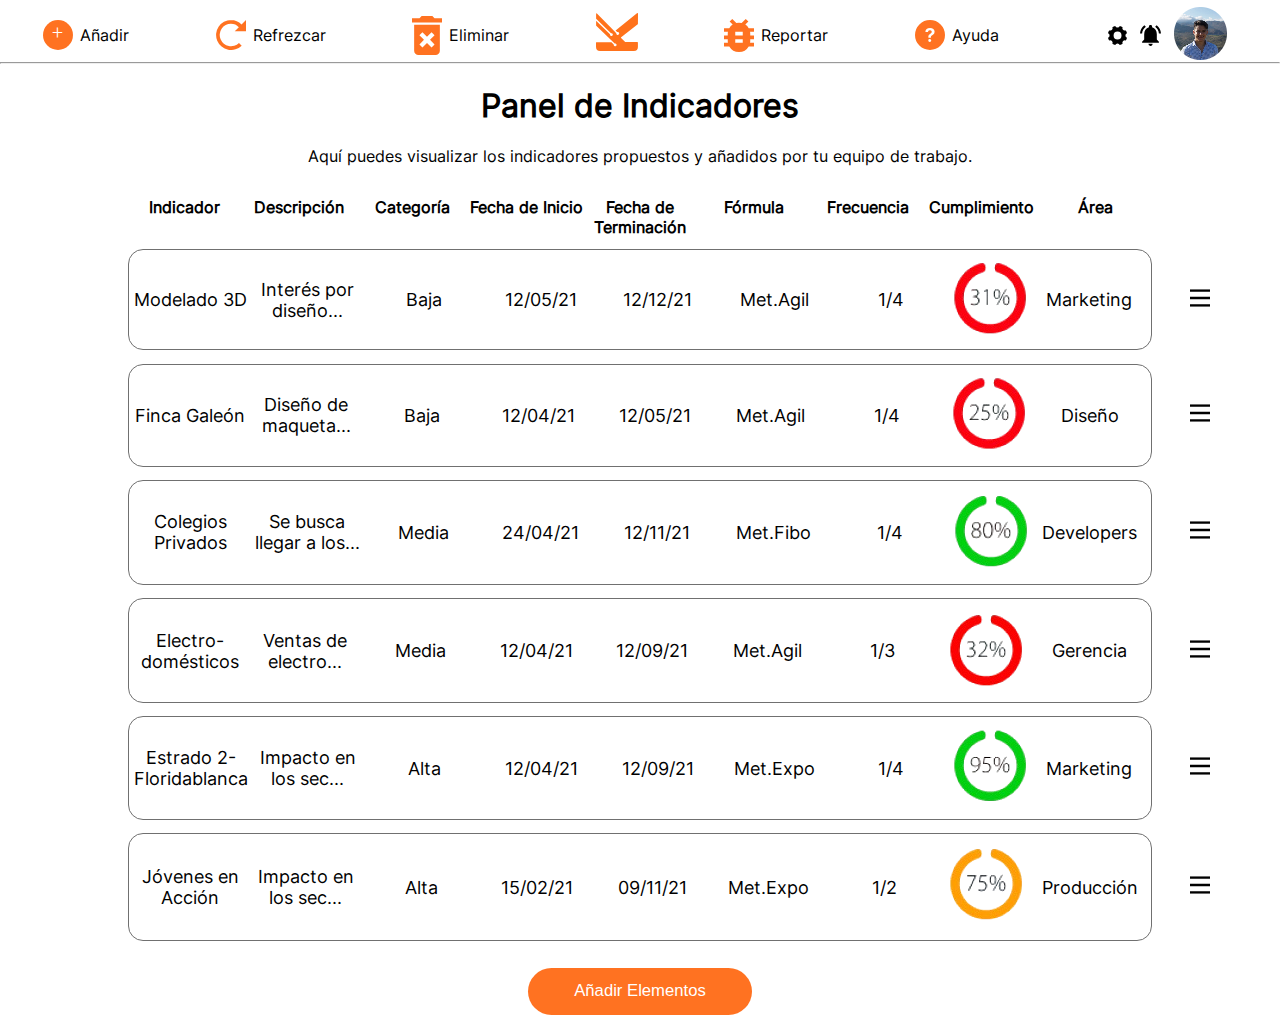
==== pages/index.html @ bf8c2a2a "se reestructuro las carpetas" ====
<!DOCTYPE html>
<html lang="es">
<head>
    <meta charset="UTF-8">
    <meta name="viewport" content="width=device-width, initial-scale=1.0">
    <title>Kario Media PM</title>
    <link rel="shortcut icon" href="../assets/img/kario sin kairo (2).svg" type="image/x-icon">
    <link rel="stylesheet" href="../assets/css/index.css">
</head>
<body>
    <header>
        <div class="icon-agg">
            <img src="../assets/img/Group 3.svg" alt="">
            <a href="añadir.html">Añadir</a>
        </div>
        <div class="icon-agg">
            <img src="../assets/img/Icon open-reload.svg" alt="">
            <a href="index.html">Refrezcar</a>
        </div>
        <div class="icon-agg">
            <img src="../assets/img/Icon material-delete-forever.svg" alt="">
            <a href="eliminar.html">Eliminar</a>
        </div>
        <div class="logo">
            <img src="../assets/img/kario sin kairo.svg" alt="">
        </div>
        <div class="icon-agg">
            <img src="../assets/img/Icon material-bug-report.svg" alt="">
            <a href="reportes.html">Reportar</a>
        </div>
        <div class="icon-agg">
            <img src="../assets/img/Icon ionic-ios-help-circle.svg" alt="">
            <a href="faq.html">Ayuda</a>
        </div>
        <div class="perfil">
            <img src="../assets/img/Icon ionic-ios-settings.svg" alt="">
            <img src="../assets/img/Icon material-notifications-active.svg" alt="">
            <a href="#popup-img"><img src="../assets/img/pp-1.png" alt="" tabindex="0" ></a>
            <div id="popup-img" class="popup">
                <div class="popup-container">
                    <p>Pedro Felipe Gomez Bonilla <br>
                        <span>Usuario Admin</span> </p>
                        <a href="login.html">Cerrar Sesión</a>
                        <a href="index.html">Cancelar</a>
                </div>
            </div>
        </div>
    </header>
    <hr>
    <main>
        <h1>Panel de Indicadores</h1>
        <p>Aquí puedes visualizar los indicadores propuestos y añadidos por tu equipo de trabajo.</p>
    </main>
    <section class="section1">
        <div class="row-header">
            <div class="cell">Indicador</div>
            <div class="cell">Descripción</div>
            <div class="cell">Categoría</div>
            <div class="cell">Fecha de Inicio</div>
            <div class="cell">Fecha de Terminación</div>
            <div class="cell">Fórmula</div>
            <div class="cell">Frecuencia</div>
            <div class="cell">Cumplimiento</div>
            <div class="cell">Área</div>
        </div>
        <div class="table">
            <div class="row">
                <div class="cell">Modelado 3D</div>
                <div class="cell">Interés por diseño...</div>
                <div class="cell">Baja</div>
                <div class="cell">12/05/21</div>
                <div class="cell">12/12/21</div>
                <div class="cell">Met.Agil</div>
                <div class="cell">1/4</div>
                <div class="cell-circle-number"><img src="../assets/img/treinta_y_uno.png" alt=""></div>
                <div class="cell">Marketing</div>
            </div>
            <div class="estado"><img src="../assets/img/Repeat Grid 3.svg" alt="Estado"></div>
            <div class="row">
                <div class="cell">Finca Galeón</div>
                <div class="cell">Diseño de maqueta...</div>
                <div class="cell">Baja</div>
                <div class="cell">12/04/21</div>
                <div class="cell">12/05/21</div>
                <div class="cell">Met.Agil</div>
                <div class="cell">1/4</div>
                <div class="cell-circle-number"><img src="../assets/img/veinticinco.png" alt=""></div>
                <div class="cell">Diseño</div>
            </div>
            <div class="estado"><img src="../assets/img/Repeat Grid 3.svg" alt="Estado"></div>
            <div class="row">
                <div class="cell">Colegios Privados</div>
                <div class="cell">Se busca llegar a los...</div>
                <div class="cell">Media</div>
                <div class="cell">24/04/21</div>
                <div class="cell">12/11/21</div>
                <div class="cell">Met.Fibo</div>
                <div class="cell">1/4</div>
                <div class="cell-circle-number"><img src="../assets/img/ochenta.png" alt=""></div>
                <div class="cell">Developers</div>
            </div>
            <div class="estado"><img src="../assets/img/Repeat Grid 3.svg" alt="Estado"></div>
            <div class="row">
                <div class="cell">Electro-domésticos</div>
                <div class="cell">Ventas de electro...</div>
                <div class="cell">Media</div>
                <div class="cell">12/04/21</div>
                <div class="cell">12/09/21</div>
                <div class="cell">Met.Agil</div>
                <div class="cell">1/3</div>
                <div class="cell-circle-number"><img src="../assets/img/treinta_y_dos.png" alt=""></div>
                <div class="cell">Gerencia</div>
            </div>
            <div class="estado"><img src="../assets/img/Repeat Grid 3.svg" alt="Estado"></div>
            <div class="row">
                <div class="cell">Estrado 2-Floridablanca</div>
                <div class="cell">Impacto en los sec...</div>
                <div class="cell">Alta</div>
                <div class="cell">12/04/21</div>
                <div class="cell">12/09/21</div>
                <div class="cell">Met.Expo</div>
                <div class="cell">1/4</div>
                <div class="cell-circle-number"><img src="../assets/img/noventa_y_cinco.png" alt=""></div>
                <div class="cell">Marketing</div>
            </div>
            <div class="estado"><img src="../assets/img/Repeat Grid 3.svg" alt="Estado"></div>
            <div class="row">
                <div class="cell">Jóvenes en Acción</div>
                <div class="cell">Impacto en los sec...</div>
                <div class="cell">Alta</div>
                <div class="cell">15/02/21</div>
                <div class="cell">09/11/21</div>
                <div class="cell">Met.Expo</div>
                <div class="cell">1/2</div>
                <div class="cell-circle-number"><img src="../assets/img/setenta_y_cinco.png" alt=""></div>
                <div class="cell">Producción</div>
            </div>
            <div class="estado"><img src="../assets/img/Repeat Grid 3.svg" alt="Estado"></div>
        </div>
        <button class="add-button" onclick="location.href='añadir.html'">Añadir Elementos</button>
    </section>
    
</body>
</html>
---- assets/css/index.css ----
@font-face {
    font-family: 'inter';
    src: url(../fonts/Inter/static/Inter-Regular.ttf);
}


body {
    width: 100%;
    height: 100vh;
    overflow-x: hidden;
    margin: 0;
    padding: 0;
    font-family: 'inter';

}

header {
    margin-top: 0.938vh;
    display: flex;
    justify-content: space-around;
    height: 6vh;
}

.icon-agg {
    display: flex;
    align-items: center;
    justify-items: center;
}

.icon-agg img {
    width: 30px;
}

.icon-agg a {
    text-decoration: none;
    color: black;
    padding-left: 0.521vw;
}

.logo {
    margin-top: 5px;
}

.perfil {
    position: relative;
    padding: 10px;
    align-items: center;
    justify-content: center;
    display: flex;
}

.perfil img {
    padding-left: 1vw;
    cursor: pointer;
}

.popup {
    background-color: #707070;
    position: absolute;
    top: 84%;
    left: -84%;
    display: none;
    width: 250px;
    padding: 10px;
    background-color: #fff;
    border: 1px solid #ccc;
    border-radius: 5px;
    box-shadow: 0 0 10px rgba(0, 0, 0, 0.1);
}

.popup:target {
    display: block;
}


.popup p {
    font-size: 0.75rem;
    text-align: center;
}
.popup p span {
    font-weight: bold;
}
.popup a {
    display: flex;
    padding: 10px;
    align-items: center;
    justify-content: center;
    background-color: #ff7221;
    color: #fff;
    border: none;
    border-radius: 5px;
    cursor: pointer;
    text-decoration: none; 
    margin-top: 0.5vh;
}

.popup a:hover {
    background-color: rgb(214, 123, 12);
}
hr {
    margin: 0;
}
main {
    margin-top: 1.302vh;
    text-align: center;
}

.section1 {
    display: flex;
    flex-direction: column;
    justify-content: center;
    align-items: center;
    width: 80vw; 
    margin: auto;
}
.circle-number img{
    width: 50px;
    height: 50px;
}
.table {
    width: 100%;
    height: 100%;
    display: grid;
    grid-template-columns: 100% 5%;
    column-gap: 3vw;
    align-items: center;
}

.row-header {
    display: flex;
    justify-content: space-between;
    padding: 5px 5px;
    margin-top: 10px;
    border-radius: 15px;
    font-size: 16px;
    font-weight: 800;
    width: 100%;
}

.row {
    display: flex;
    justify-content: space-between;
    align-items: center;
    padding: 0.521vw 0.26vw;
    margin: 0.521vw 0;
    border: 1px solid #707070;
    border-radius: 15px;
    font-size: 1.125rem;
}


.cell {
    flex: 1;
    text-align: center;
}


.estado img {
    width: 20px;
    height: 20px;
}

.add-button {
    display: block;
    width: 17.5vw;
    height: 3.646vw;
    margin: 20px auto;
    padding: 10px;
    font-size: 1.302vw;
    background-color: #ff7221;
    color: #fff;
    border: none;
    border-radius: 50px;
    cursor: pointer;
}

.add-button:hover {
    background-color: rgb(214, 123, 12);
}

@media (max-width:768px) {
    header {
        display: flex;
        flex-direction: column;
        align-items: center;
        background-color: #fdb185;
        height: auto;
        margin: 0;
        padding-top: 15px;
    }

    header .icon-agg {
        a {
            font-size: 1rem;
            text-align: left;
        }

        img {
            width: 20px;
            display: none;
        }
    }
    

    .popup {
        top: 84%;
        left: -60%;
    }
    h1{
        font-size: 0.90em;
    }
    p{
        font-size: 0.50em;
    }

    section{
        display: flex;
    }

    .row-header{
        display: flex;
        font-size: 0.40em;
        margin-top: 0vh;
        justify-content: space-evenly;
        justify-content: center;
    }
    .row{
        justify-content: center;
        font-size: 0.50rem;
    }
    .cell-circle-number img{
        width: 5vw;
    }
    .estado img{
        width: 2vw;
        height: auto;
    }

    .add-button{
        font-size: 0.60rem;
        height: auto;
        width: auto;
    }
}
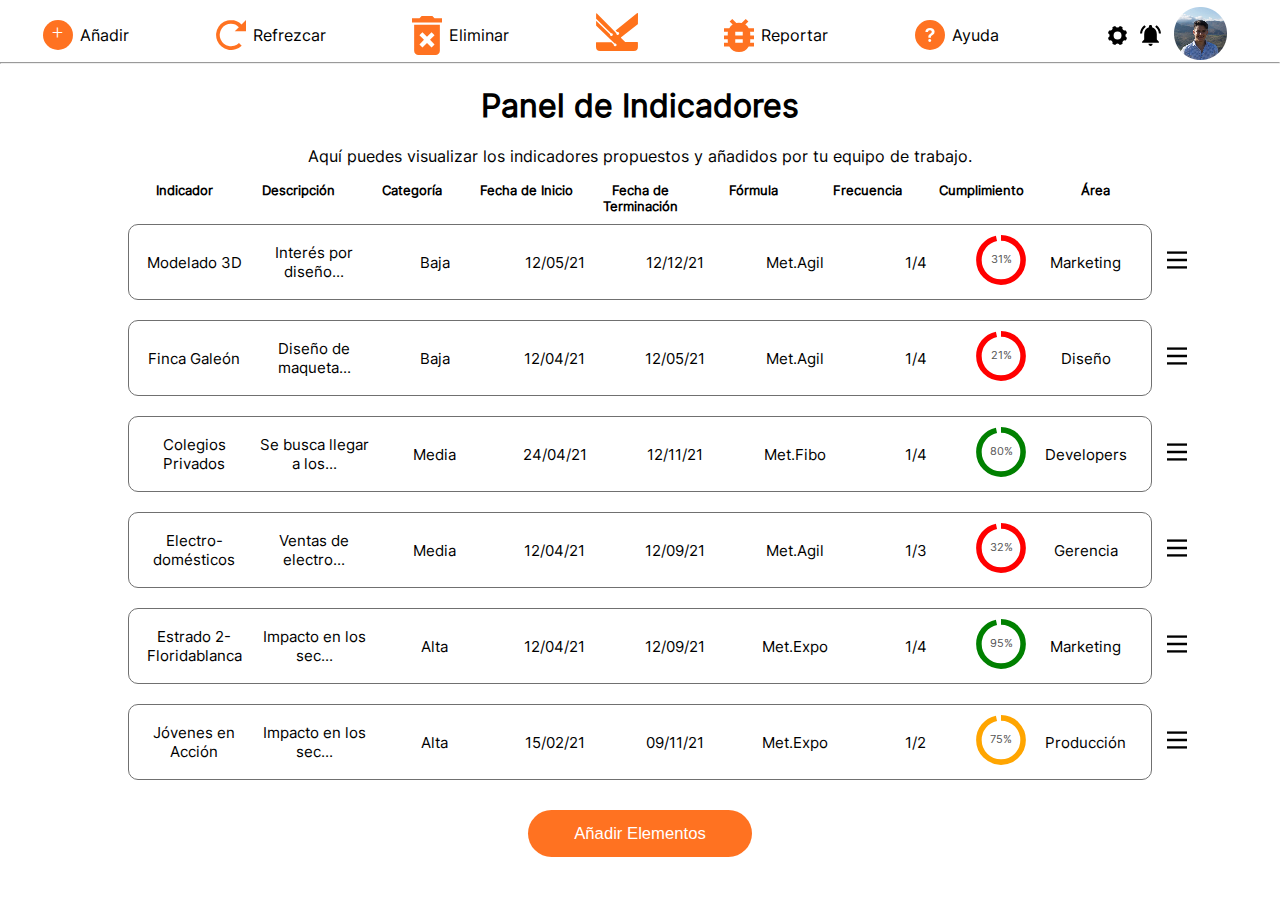
==== commit 05806c0a: "se agrego svg correspondiente para el index.html por temas de tiempo y los tamaños no pudimos agrega" ====
--- a/pages/index.html
+++ b/pages/index.html
@@ -72,7 +72,26 @@
                 <div class="cell">12/12/21</div>
                 <div class="cell">Met.Agil</div>
                 <div class="cell">1/4</div>
-                <div class="cell-circle-number"><img src="../assets/img/treinta_y_uno.png" alt=""></div>
+                <div class="cell-circle-number">
+                    <svg width="50" height="50" viewBox="0 0 36 36">
+                    <path
+                      stroke="red"
+                      stroke-width="4"
+                      fill="none"
+                      stroke-dasharray="96, 100"
+                      d="M18 2.0845
+                         a 15.9155 15.9155 0 0 1 0 31.831
+                         a 15.9155 15.9155 0 0 1 0 -31.831"
+                    />
+                    <text
+                      x="18"
+                      y="20.35"
+                      fill="#555"
+                      font-size="8"
+                      text-anchor="middle">
+                      31%
+                    </text>
+                  </svg></div>
                 <div class="cell">Marketing</div>
             </div>
             <div class="estado"><img src="../assets/img/Repeat Grid 3.svg" alt="Estado"></div>
@@ -84,7 +103,25 @@
                 <div class="cell">12/05/21</div>
                 <div class="cell">Met.Agil</div>
                 <div class="cell">1/4</div>
-                <div class="cell-circle-number"><img src="../assets/img/veinticinco.png" alt=""></div>
+                <div class="cell-circle-number"><svg width="50" height="50" viewBox="0 0 36 36">
+                    <path
+                      stroke="red"
+                      stroke-width="4"
+                      fill="none"
+                      stroke-dasharray="96, 100"
+                      d="M18 2.0845
+                         a 15.9155 15.9155 0 0 1 0 31.831
+                         a 15.9155 15.9155 0 0 1 0 -31.831"
+                    />
+                    <text
+                      x="18"
+                      y="20.35"
+                      fill="#555"
+                      font-size="8"
+                      text-anchor="middle">
+                      21%
+                    </text>
+                  </svg></div>
                 <div class="cell">Diseño</div>
             </div>
             <div class="estado"><img src="../assets/img/Repeat Grid 3.svg" alt="Estado"></div>
@@ -96,7 +133,25 @@
                 <div class="cell">12/11/21</div>
                 <div class="cell">Met.Fibo</div>
                 <div class="cell">1/4</div>
-                <div class="cell-circle-number"><img src="../assets/img/ochenta.png" alt=""></div>
+                <div class="cell-circle-number"><svg width="50" height="50" viewBox="0 0 36 36">
+                    <path
+                      stroke="green"
+                      stroke-width="4"
+                      fill="none"
+                      stroke-dasharray="96, 100"
+                      d="M18 2.0845
+                         a 15.9155 15.9155 0 0 1 0 31.831
+                         a 15.9155 15.9155 0 0 1 0 -31.831"
+                    />
+                    <text
+                      x="18"
+                      y="20.35"
+                      fill="#555"
+                      font-size="8"
+                      text-anchor="middle">
+                      80%
+                    </text>
+                  </svg></div>
                 <div class="cell">Developers</div>
             </div>
             <div class="estado"><img src="../assets/img/Repeat Grid 3.svg" alt="Estado"></div>
@@ -108,7 +163,25 @@
                 <div class="cell">12/09/21</div>
                 <div class="cell">Met.Agil</div>
                 <div class="cell">1/3</div>
-                <div class="cell-circle-number"><img src="../assets/img/treinta_y_dos.png" alt=""></div>
+                <div class="cell-circle-number"><svg width="50" height="50" viewBox="0 0 36 36">
+                    <path
+                      stroke="red"
+                      stroke-width="4"
+                      fill="none"
+                      stroke-dasharray="96, 100"
+                      d="M18 2.0845
+                         a 15.9155 15.9155 0 0 1 0 31.831
+                         a 15.9155 15.9155 0 0 1 0 -31.831"
+                    />
+                    <text
+                      x="18"
+                      y="20.35"
+                      fill="#555"
+                      font-size="8"
+                      text-anchor="middle">
+                      32%
+                    </text>
+                  </svg></div>
                 <div class="cell">Gerencia</div>
             </div>
             <div class="estado"><img src="../assets/img/Repeat Grid 3.svg" alt="Estado"></div>
@@ -120,7 +193,25 @@
                 <div class="cell">12/09/21</div>
                 <div class="cell">Met.Expo</div>
                 <div class="cell">1/4</div>
-                <div class="cell-circle-number"><img src="../assets/img/noventa_y_cinco.png" alt=""></div>
+                <div class="cell-circle-number"><svg width="50" height="50" viewBox="0 0 36 36">
+                    <path
+                      stroke="green"
+                      stroke-width="4"
+                      fill="none"
+                      stroke-dasharray="96, 100"
+                      d="M18 2.0845
+                         a 15.9155 15.9155 0 0 1 0 31.831
+                         a 15.9155 15.9155 0 0 1 0 -31.831"
+                    />
+                    <text
+                      x="18"
+                      y="20.35"
+                      fill="#555"
+                      font-size="8"
+                      text-anchor="middle">
+                      95%
+                    </text>
+                  </svg></div>
                 <div class="cell">Marketing</div>
             </div>
             <div class="estado"><img src="../assets/img/Repeat Grid 3.svg" alt="Estado"></div>
@@ -132,7 +223,25 @@
                 <div class="cell">09/11/21</div>
                 <div class="cell">Met.Expo</div>
                 <div class="cell">1/2</div>
-                <div class="cell-circle-number"><img src="../assets/img/setenta_y_cinco.png" alt=""></div>
+                <div class="cell-circle-number"><svg width="50" height="50" viewBox="0 0 36 36">
+                    <path
+                      stroke="orange"
+                      stroke-width="4"
+                      fill="none"
+                      stroke-dasharray="96, 100"
+                      d="M18 2.0845
+                         a 15.9155 15.9155 0 0 1 0 31.831
+                         a 15.9155 15.9155 0 0 1 0 -31.831"
+                    />
+                    <text
+                      x="18"
+                      y="20.35"
+                      fill="#555"
+                      font-size="8"
+                      text-anchor="middle">
+                      75%
+                    </text>
+                  </svg></div>
                 <div class="cell">Producción</div>
             </div>
             <div class="estado"><img src="../assets/img/Repeat Grid 3.svg" alt="Estado"></div>
--- a/assets/css/index.css
+++ b/assets/css/index.css
@@ -113,26 +113,23 @@
     width: 80vw; 
     margin: auto;
 }
-.circle-number img{
-    width: 50px;
-    height: 50px;
+.cell-circle-number img{
+    width: 40px;
+    height: 40px;
 }
 .table {
     width: 100%;
-    height: 100%;
     display: grid;
     grid-template-columns: 100% 5%;
-    column-gap: 3vw;
+    column-gap: 15px;
     align-items: center;
 }
 
 .row-header {
     display: flex;
     justify-content: space-between;
-    padding: 5px 5px;
-    margin-top: 10px;
     border-radius: 15px;
-    font-size: 16px;
+    font-size: 13px;
     font-weight: 800;
     width: 100%;
 }
@@ -141,11 +138,11 @@
     display: flex;
     justify-content: space-between;
     align-items: center;
-    padding: 0.521vw 0.26vw;
-    margin: 0.521vw 0;
+    padding: 10px 5px;
+    margin: 10px 0;
     border: 1px solid #707070;
-    border-radius: 15px;
-    font-size: 1.125rem;
+    border-radius: 10px;
+    font-size: 15px;
 }
 
 
